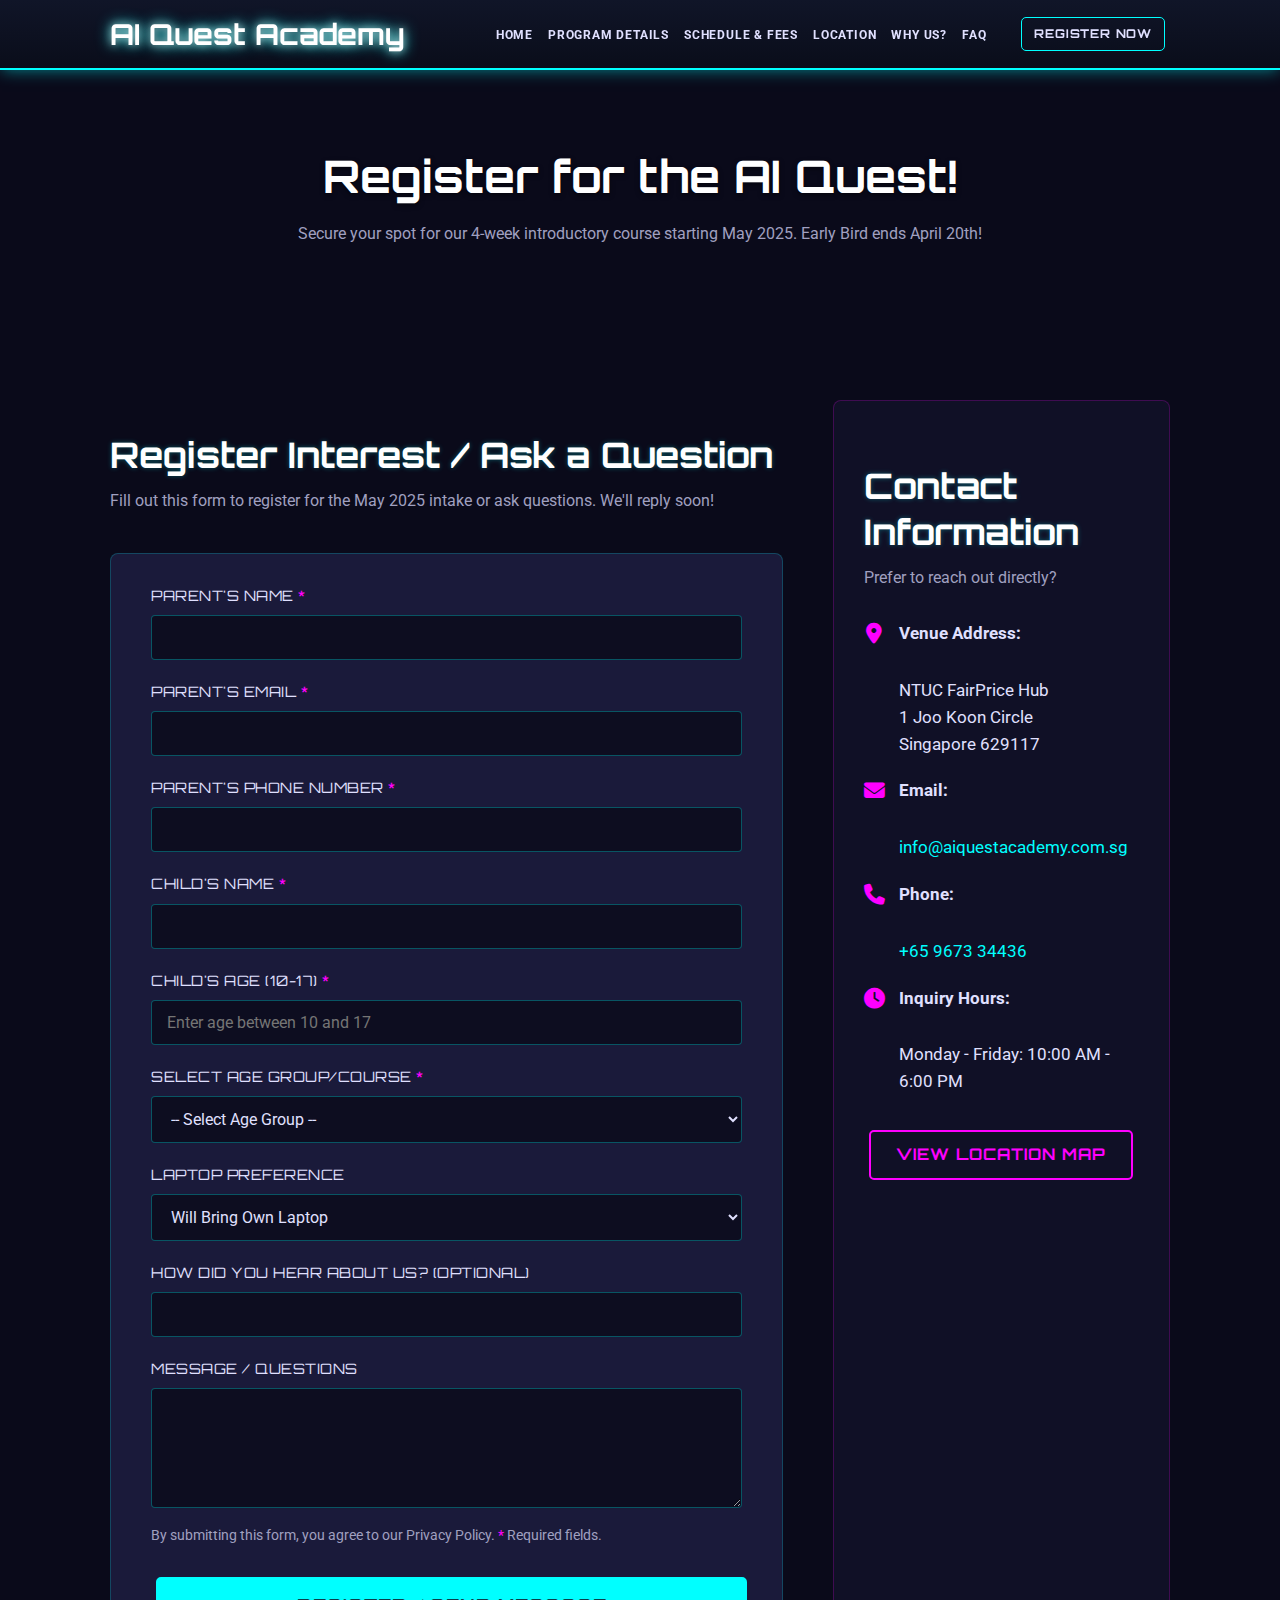
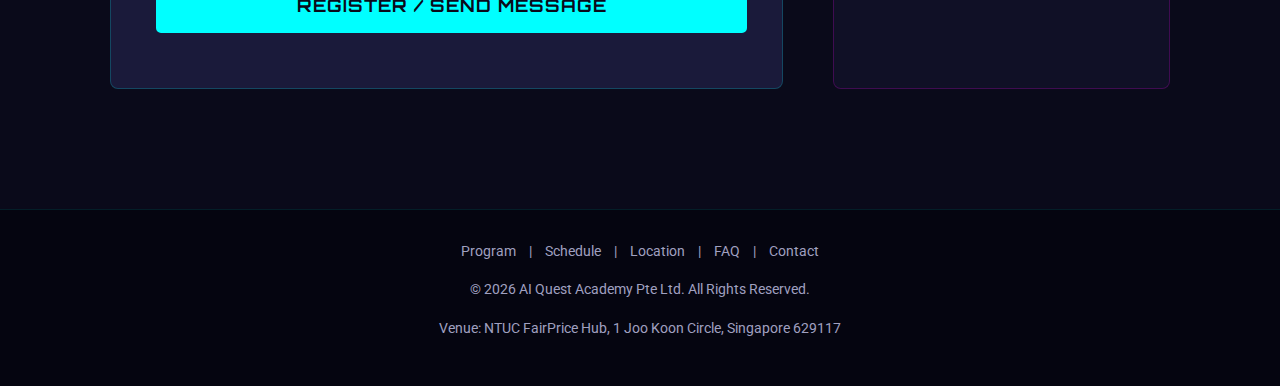
==== contact.html @ 3c38fe14 "Create contact.html" ====
<!DOCTYPE html>
<html lang="en">
<head>
    <meta charset="UTF-8">
    <meta name="viewport" content="width=device-width, initial-scale=1.0">
    <!-- **** UPDATE TITLE **** -->
    <title>Register / Contact | AI Quest Academy Singapore</title>
     <!-- Google Fonts -->
    <link rel="preconnect" href="https://fonts.googleapis.com">
    <link rel="preconnect" href="https://fonts.gstatic.com" crossorigin>
    <link href="https://fonts.googleapis.com/css2?family=Orbitron:wght@400..900&family=Roboto:wght@300;400;700&display=swap" rel="stylesheet">
    <!-- Font Awesome (for icons - optional but useful) -->
    <link rel="stylesheet" href="https://cdnjs.cloudflare.com/ajax/libs/font-awesome/6.5.1/css/all.min.css">
    <!-- Link to your CSS -->
    <link rel="stylesheet" href="style.css">
</head>
<body>
    <header class="site-header">
        <div class="container header-container">
             <!-- **** UPDATE LOGO TEXT **** -->
            <a href="index.html" class="logo">AI Quest Academy</a>
            <nav class="main-nav">
                 <button class="menu-toggle" aria-label="Toggle navigation" aria-expanded="false">
                     <i class="fas fa-bars"></i>
                 </button>
                 <ul class="nav-links">
                     <li><a href="index.html">Home</a></li>
                     <li><a href="program.html">Program Details</a></li>
                     <li><a href="schedule.html">Schedule & Fees</a></li>
                     <li><a href="location.html">Location</a></li>
                     <li><a href="why-us.html">Why Us?</a></li>
                     <li><a href="faq.html">FAQ</a></li>
                     <li><a href="contact.html" class="btn btn-primary">Register Now</a></li>
                 </ul>
             </nav>
        </div>
    </header>

<main>
    <section class="page-header-section" style="background: linear-gradient(rgba(10, 10, 26, 0.8), rgba(10, 10, 26, 0.9)), url('images/placeholder-contact-header.jpg') no-repeat center center/cover; min-height: 30vh; display: flex; align-items: center;">
        <div class="container text-center">
             <!-- **** UPDATE HEADER **** -->
            <h1>Register for the AI Quest!</h1>
            <p>Secure your spot for our 4-week introductory course starting May 2025. Early Bird ends April 20th!</p>
        </div>
    </section>

    <section class="contact-section">
        <div class="container">
            <div class="contact-flex">
                <!-- Form Section -->
                <div class="contact-form-container">
                     <!-- **** UPDATE HEADING/TEXT **** -->
                    <h2>Register Interest / Ask a Question</h2>
                    <p>Fill out this form to register for the May 2025 intake or ask questions. We'll reply soon!</p>
                    <!-- **** REMEMBER to set the form action endpoint **** -->
                    <form id="register-form" method="POST" netlify>
                        <div class="form-group">
                            <label for="parent-name">Parent's Name <span class="required">*</span></label>
                            <input type="text" id="parent-name" name="parent_name" required>
                        </div>
                        <div class="form-group">
                            <label for="parent-email">Parent's Email <span class="required">*</span></label>
                            <input type="email" id="parent-email" name="parent_email" required>
                        </div>
                        <div class="form-group">
                            <label for="parent-phone">Parent's Phone Number <span class="required">*</span></label>
                            <input type="tel" id="parent-phone" name="parent_phone" required>
                        </div>
                         <div class="form-group">
                            <label for="child-name">Child's Name <span class="required">*</span></label>
                            <input type="text" id="child-name" name="child_name" required>
                        </div>
                         <div class="form-group">
                             <!-- **** UPDATE LABEL **** -->
                            <label for="child-age">Child's Age (10-17) <span class="required">*</span></label>
                            <input type="number" id="child-age" name="child_age" min="10" max="17" required placeholder="Enter age between 10 and 17">
                        </div>
                         <div class="form-group">
                             <!-- **** UPDATE LABEL & OPTIONS **** -->
                            <label for="age-group">Select Age Group/Course <span class="required">*</span></label>
                            <select id="age-group" name="age_group" required>
                                <option value="" disabled selected>-- Select Age Group --</option>
                                <option value="10-13">10-13 Years (Innovators - Intro)</option>
                                <option value="14-17">14-17 Years (Pioneers - Intro)</option>
                            </select>
                        </div>
                        <!-- Optional: Add preferred schedule slot if multiple options exist -->
                        <!--
                         <div class="form-group">
                            <label for="schedule-pref">Preferred Schedule Slot (See Schedule Page)</label>
                            <select id="schedule-pref" name="schedule_preference">
                                <option value="" disabled selected>-- Optional: Select Preferred Slot --</option>
                                <option value="Wed 4:30PM (10-13)">Wed 4:30PM (10-13)</option>
                                <option value="Thu 5:00PM (14-17)">Thu 5:00PM (14-17)</option>
                                <option value="Sat 10:00AM (10-13)">Sat 10:00AM (10-13)</option>
                                <option value="Sat 1:00PM (14-17)">Sat 1:00PM (14-17)</option>
                            </select>
                         </div>
                         -->
                         <div class="form-group">
                             <label for="laptop-preference">Laptop Preference</label>
                             <select id="laptop-preference" name="laptop_preference">
                                 <option value="Bring Own">Will Bring Own Laptop</option>
                                 <option value="Share Provided">Prefer to Share Provided Laptop</option>
                             </select>
                         </div>
                        <div class="form-group">
                            <label for="referral">How Did You Hear About Us? (Optional)</label>
                            <input type="text" id="referral" name="referral">
                        </div>
                         <div class="form-group">
                            <label for="message">Message / Questions</label>
                            <textarea id="message" name="message" rows="4"></textarea>
                        </div>
                        <div class="form-group privacy-notice">
                             <small>By submitting this form, you agree to our Privacy Policy. <span class="required">*</span> Required fields.</small>
                             <!-- Add link to Privacy Policy page later -->
                         </div>
                        <div class="form-group">
                            <!-- **** UPDATE BUTTON TEXT **** -->
                            <button type="submit" class="btn btn-accent btn-large">Register / Send Message</button>
                        </div>
                    </form>
                </div>

                <!-- Contact Info Section -->
                <div class="contact-info-container">
                    <h2>Contact Information</h2>
                    <p>Prefer to reach out directly?</p>
                    <ul class="contact-details">
                        <li>
                            <i class="fas fa-map-marker-alt icon-secondary"></i>
                            <div>
                                <strong>Venue Address:</strong><br>
                                NTUC FairPrice Hub<br>
                                1 Joo Koon Circle<br>
                                Singapore 629117
                            </div>
                        </li>
                        <li>
                            <i class="fas fa-envelope icon-secondary"></i>
                             <div>
                                <strong>Email:</strong><br>
                                 <!-- **** UPDATE EMAIL **** -->
                                <a href="mailto:info@aiquestacademy.com.sg">info@aiquestacademy.com.sg</a>
                            </div>
                        </li>
                        <li>
                            <i class="fas fa-phone icon-secondary"></i>
                             <div>
                                <strong>Phone:</strong><br>
                                 <!-- **** UPDATE PHONE **** -->
                                <a href="tel:+6596734436">+65 9673 34436</a> <!-- Replace with your phone -->
                            </div>
                        </li>
                         <li>
                            <i class="fas fa-clock icon-secondary"></i>
                             <div>
                                <strong>Inquiry Hours:</strong><br>
                                Monday - Friday: 10:00 AM - 6:00 PM
                            </div>
                        </li>
                    </ul>
                    <div class="contact-map-link">
                         <a href="location.html" class="btn btn-secondary">View Location Map</a>
                    </div>
                </div>
            </div>
        </div>
    </section>
</main>

    <footer class="site-footer">
        <div class="container footer-content">
            <div class="footer-links">
                 <a href="program.html">Program</a> |
                 <a href="schedule.html">Schedule</a> |
                 <a href="location.html">Location</a> |
                 <a href="faq.html">FAQ</a> |
                 <a href="contact.html">Contact</a>
             </div>
             <div class="footer-social"></div>
             <!-- **** UPDATE COMPANY NAME **** -->
             <p>© <span id="current-year"></span> AI Quest Academy Pte Ltd. All Rights Reserved.</p>
             <p>Venue: NTUC FairPrice Hub, 1 Joo Koon Circle, Singapore 629117</p>
        </div>
    </footer>

    <!-- Link to your JavaScript -->
    <script src="script.js"></script>
    <!-- Add relevant CSS from previous response -->
     <style>
        .contact-flex { display: grid; grid-template-columns: 1fr; gap: 50px; }
         @media (min-width: 992px) {
             .contact-flex { grid-template-columns: 2fr 1fr; } /* Form takes more space */
         }

        .contact-form-container h2, .contact-info-container h2 { margin-bottom: 10px; }
        .contact-form-container p, .contact-info-container p { margin-bottom: 30px; color: var(--muted-color); }

        /* Form styles already added in previous CSS snippet */
        .required { color: var(--secondary-accent); }
        .privacy-notice small { font-size: 0.85rem; color: var(--muted-color); display: block; margin-top: -10px; }

        .contact-info-container { background-color: rgba(26, 26, 58, 0.4); padding: 30px; border-radius: 8px; border: 1px solid rgba(255, 0, 255, 0.2); }
        .contact-details { list-style: none; padding: 0; margin-top: 20px; }
        .contact-details li { display: flex; align-items: flex-start; /* Align icon top */ gap: 15px; margin-bottom: 20px; font-size: 1.05rem; }
        .contact-details i { color: var(--secondary-accent); font-size: 1.3rem; margin-top: 3px; width: 20px; text-align: center;}
        .contact-details a { color: var(--accent-neon); }
        .contact-details a:hover { color: var(--secondary-accent); }
        .contact-details strong { color: var(--text-color); display: block; margin-bottom: 3px; }
        .contact-map-link { margin-top: 30px; text-align: center; }
        @media (min-width: 992px) {
             .contact-map-link { text-align: left; }
        }
    </style>
</body>
</html>
---- style.css ----
/* --- Base Styles & Variables --- */
:root {
    --primary-bg: #0a0a1a; /* Deep blue/purple */
    --secondary-bg: #1a1a3a;
    --text-color: #e0e0ff; /* Light lavender/white */
    --heading-color: #ffffff;
    --accent-neon: #00ffff; /* Neon cyan */
    --secondary-accent: #ff00ff; /* Neon magenta */
    --muted-color: #a0a0c0;

    --font-heading: 'Orbitron', sans-serif;
    --font-body: 'Roboto', sans-serif;

    --container-width: 1100px;
    --header-height: 70px;
}

* {
    margin: 0;
    padding: 0;
    box-sizing: border-box;
}

html {
    scroll-behavior: smooth;
}

body {
    font-family: var(--font-body);
    background-color: var(--primary-bg);
    color: var(--text-color);
    line-height: 1.6;
    font-size: 16px; /* Base font size */
}

.container {
    max-width: var(--container-width);
    margin: 0 auto;
    padding: 0 20px;
}

h1, h2, h3, h4, h5, h6 {
    font-family: var(--font-heading);
    color: var(--heading-color);
    margin-bottom: 1rem;
    line-height: 1.3;
    text-shadow: 0 0 5px rgba(0, 255, 255, 0.3); /* Subtle neon glow */
}

h1 { font-size: 2.8rem; }
h2 { font-size: 2.2rem; margin-top: 2rem; }
h3 { font-size: 1.6rem; }

p {
    margin-bottom: 1rem;
    color: var(--muted-color); /* Slightly dimmer text for paragraphs */
}
p strong {
    color: var(--text-color); /* Make strong text brighter */
}

a {
    color: var(--accent-neon);
    text-decoration: none;
    transition: color 0.3s ease;
}

a:hover {
    color: var(--secondary-accent);
}

img {
    max-width: 100%;
    height: auto;
    display: block;
}

ul {
    list-style: none;
}

section {
    padding: 60px 0;
}

/* --- Buttons --- */
.btn {
    display: inline-block;
    padding: 10px 25px;
    border-radius: 5px;
    font-family: var(--font-heading);
    font-weight: bold;
    text-transform: uppercase;
    letter-spacing: 1px;
    border: 2px solid transparent;
    cursor: pointer;
    transition: all 0.3s ease;
    margin: 5px;
}

.btn-primary { /* For primary nav CTA */
    background-color: transparent;
    border-color: var(--accent-neon);
    color: var(--accent-neon);
}
.btn-primary:hover {
    background-color: var(--accent-neon);
    color: var(--primary-bg);
    box-shadow: 0 0 15px var(--accent-neon);
}

.btn-accent { /* Main page CTAs */
    background-color: var(--accent-neon);
    color: var(--primary-bg);
    border-color: var(--accent-neon);
}
.btn-accent:hover {
    background-color: transparent;
    color: var(--accent-neon);
    box-shadow: 0 0 15px var(--accent-neon);
}

.btn-secondary {
    background-color: transparent;
    border-color: var(--secondary-accent);
    color: var(--secondary-accent);
}
.btn-secondary:hover {
    background-color: var(--secondary-accent);
    color: var(--primary-bg);
    box-shadow: 0 0 15px var(--secondary-accent);
}

.btn-large {
    padding: 15px 40px;
    font-size: 1.1rem;
}


/* --- Header Enhancements --- */
.site-header {
    /* Darker, slightly metallic gradient background */
    background: linear-gradient(to bottom, #101528, #0a0d1a);
    position: sticky;
    top: 0;
    left: 0;
    width: 100%;
    z-index: 1000;
    height: var(--header-height); /* Keep height consistent */
    /* Optional subtle texture overlay */
    /* background-image: linear-gradient(to bottom, #101528, #0a0d1a), url('images/noise-texture.png'); */
    /* Subtle bottom border like a panel line */
    border-bottom: 2px solid var(--accent-neon);
    /* Glow effect for the border */
    box-shadow: 0 2px 15px -2px rgba(0, 255, 255, 0.5);
}

.header-container {
    display: flex;
    justify-content: space-between;
    align-items: center;
    height: 100%;
}

.logo {
    font-family: var(--font-heading);
    font-size: 1.8rem; /* Keep logo size */
    font-weight: bold;
    color: var(--heading-color);
    text-decoration: none;
    /* Add a subtle glow to the logo */
    text-shadow: 0 0 8px rgba(255, 255, 255, 0.7), 0 0 15px var(--accent-neon);
    transition: text-shadow 0.3s ease;
}
.logo:hover {
    color: var(--heading-color); /* Keep color on hover */
    text-shadow: 0 0 12px rgba(255, 255, 255, 0.9), 0 0 25px var(--accent-neon);
}


/* --- Navigation Menu Adjustments --- */
.main-nav .nav-links {
    display: flex;
    align-items: center;
}
.main-nav .nav-links li {
    margin-left: 15px; /* Reduced spacing */
}

.main-nav .nav-links a {
    color: var(--text-color);
    padding: 5px 0;
    position: relative;
    text-transform: uppercase;
    /* **** REDUCED FONT SIZE **** */
    font-size: 0.75rem; /* Smaller font size to prevent wrapping */
    letter-spacing: 0.8px; /* Add slight letter spacing */
    font-weight: bold; /* Make it slightly bolder */
    white-space: nowrap; /* Prevent wrapping explicitly */
    transition: color 0.3s ease, text-shadow 0.3s ease;
}

/* Enhanced Hover/Active Effect */
.main-nav .nav-links a::after {
    content: '';
    position: absolute;
    bottom: -5px; /* Move underline slightly down */
    left: 0;
    width: 0;
    height: 2px;
    background-color: var(--accent-neon);
    transition: width 0.3s ease;
    /* Add a glow to the underline */
    box-shadow: 0 0 8px var(--accent-neon);
}
.main-nav .nav-links a:hover::after,
.main-nav .nav-links a.active::after {
    width: 100%;
}
.main-nav .nav-links a:hover {
    color: var(--accent-neon); /* Brighten text on hover */
    text-shadow: 0 0 5px var(--accent-neon); /* Add text glow on hover */
}

/* Adjust "Register Now" Button in Nav */
.main-nav .nav-links .btn {
    margin-left: 20px; /* Ensure enough space */
    padding: 6px 12px; /* Slightly smaller padding */
    font-size: 0.75rem; /* Match link font size */
    border-width: 1.5px; /* Slightly thinner border */
    letter-spacing: 0.8px;
    white-space: nowrap; /* Prevent wrapping */
}

.menu-toggle { /* Mobile Menu Button */
    display: none; /* Hidden by default */
    background: none;
    border: none;
    color: var(--heading-color);
    font-size: 1.8rem;
    cursor: pointer;
}

/* --- Hero Section - Spaceship Theme --- */
.hero-section {
    height: calc(100vh - var(--header-height));
    display: flex;
    align-items: center;
    justify-content: center;
    text-align: center;
    /* **** REPLACE Background with Space Theme **** */
    background: url('images/space-background.jpg') no-repeat center center/cover; /* <<-- GET A HIGH-RES SPACE IMAGE */
    position: relative;
    overflow: hidden;
    border-bottom: 3px solid var(--accent-neon); /* Thicker border below hero */
    box-shadow: 0 5px 20px -3px rgba(0, 255, 255, 0.4);
}

/* HUD Overlay Effect using pseudo-elements */
.hero-section::before {
    content: '';
    position: absolute;
    top: 15px;
    left: 15px;
    right: 15px;
    bottom: 15px;
    /* Thin border lines like a viewscreen */
    border: 1.5px solid rgba(0, 255, 255, 0.4); /* Accent color, semi-transparent */
    pointer-events: none; /* Allows clicking through */
    z-index: 1;
    opacity: 0.7; /* Make it slightly subtle */
    border-radius: 3px; /* Slight rounding */
}

.hero-content {
    position: relative; /* Ensure content is above pseudo-elements */
    z-index: 2;
    /* Add a subtle background to content for readability */
    background-color: rgba(10, 13, 26, 0.65); /* Semi-transparent dark blue */
    padding: 30px 40px;
    border-radius: 5px;
    /* Optional: Add border similar to HUD */
    border: 1px solid rgba(0, 255, 255, 0.3);
    box-shadow: 0 0 25px rgba(10, 13, 26, 0.5);
}

.hero-content h1 {
    font-size: 3.2rem; /* Adjust if needed */
    margin-bottom: 1rem;
    /* Enhance glow */
    text-shadow: 0 0 10px var(--accent-neon), 0 0 20px var(--accent-neon), 0 0 5px #fff;
}
.hero-content p {
    font-size: 1.1rem; /* Adjust if needed */
    max-width: 700px;
    margin: 0 auto 2rem auto;
    color: var(--text-color);
}

/* --- Overview Section --- */
.overview-section {
    background-color: var(--secondary-bg);
    text-align: center;
}
.overview-grid {
    display: grid;
    grid-template-columns: repeat(auto-fit, minmax(200px, 1fr));
    gap: 30px;
    margin-top: 40px;
    margin-bottom: 40px;
}
.overview-item {
    background-color: rgba(10, 10, 26, 0.6); /* Slightly darker boxes */
    padding: 30px 20px;
    border-radius: 8px;
    border: 1px solid rgba(0, 255, 255, 0.2);
    transition: transform 0.3s ease, box-shadow 0.3s ease;
}
.overview-item:hover {
    transform: translateY(-5px);
    box-shadow: 0 5px 20px rgba(0, 255, 255, 0.3);
}
.overview-item i {
    font-size: 2.5rem;
    margin-bottom: 15px;
}
.icon-accent { color: var(--accent-neon); }
.icon-secondary { color: var(--secondary-accent); }

.overview-item h3 {
    font-size: 1.3rem;
    margin-bottom: 10px;
    color: var(--accent-neon);
}

/* --- Location Highlight --- */
.location-highlight-section {
    background-color: var(--primary-bg);
}
.location-flex {
    display: flex;
    align-items: center;
    gap: 40px;
}
.location-text {
    flex: 1;
}
.location-image {
    flex: 1;
    border-radius: 8px;
    overflow: hidden;
    border: 2px solid var(--secondary-accent);
    box-shadow: 0 0 15px rgba(255, 0, 255, 0.3);
}
.location-image img {
    border-radius: 6px; /* Inner radius */
}


/* Styles for the new layout in Why Us section */
.why-us-flex-row {
    display: flex;
    flex-wrap: wrap; /* Allow wrapping on smaller screens */
    align-items: center;
    gap: 40px;
    margin-bottom: 40px;
    background-color: rgba(10, 10, 26, 0.4); /* Optional background */
    padding: 20px; /* Optional padding */
    border-radius: 8px; /* Optional rounding */
}

.why-us-image-container {
    flex: 1 1 400px; /* Allows image container to grow/shrink, base width 400px */
    max-width: 500px; /* Max width for the image */
    margin: 0 auto; /* Center image container if it wraps */
}

.why-us-feature-image {
    border-radius: 8px; /* Rounded corners for the image */
    border: 1px solid var(--secondary-accent); /* Optional border */
    box-shadow: 0 0 10px rgba(255, 0, 255, 0.3); /* Optional glow */
}

.why-us-feature-text {
    flex: 1 1 300px; /* Allows text container to grow/shrink */
}
.why-us-feature-text i { /* Style icon if needed */
     font-size: 2.5rem;
     margin-bottom: 15px;
     display: block; /* Make icon block for centering */
     text-align: center; /* Center icon */
 }
@media (min-width: 768px) {
    .why-us-feature-text i {
        text-align: left; /* Align left on larger screens */
    }
}


.why-us-grid-condensed {
    display: grid;
    grid-template-columns: repeat(auto-fit, minmax(250px, 1fr));
    gap: 30px;
    margin-top: 40px; /* Space between image row and grid */
}
/* Keep existing .why-us-item styles */

/* --- Why Us Intro Section --- */
.why-us-intro-section {
     background-color: var(--secondary-bg);
     text-align: center;
}
.why-us-grid {
    display: grid;
    grid-template-columns: repeat(auto-fit, minmax(250px, 1fr));
    gap: 30px;
    margin-top: 40px;
    margin-bottom: 40px;
}
.why-us-item {
    /* Similar styling to overview-item but maybe use secondary accent */
    background-color: rgba(10, 10, 26, 0.6);
    padding: 30px 20px;
    border-radius: 8px;
    border: 1px solid rgba(255, 0, 255, 0.2);
     transition: transform 0.3s ease, box-shadow 0.3s ease;
}
.why-us-item:hover {
    transform: translateY(-5px);
    box-shadow: 0 5px 20px rgba(255, 0, 255, 0.3);
}
.why-us-item i {
    font-size: 2.5rem;
    margin-bottom: 15px;
}
.why-us-item h3 {
    font-size: 1.3rem;
    margin-bottom: 10px;
    color: var(--secondary-accent);
}


/* --- CTA Section --- */
.cta-section {
    background: linear-gradient(rgba(26, 26, 58, 0.8), rgba(10, 10, 26, 0.9)), url('images/placeholder-cta-bg.jpg') no-repeat center center/cover; /* Different BG */
    text-align: center;
    color: #fff;
}
.cta-section h2 {
    text-shadow: 0 0 10px var(--secondary-accent);
}
.cta-section p {
    color: var(--text-color);
    max-width: 600px;
    margin: 0 auto 30px auto;
}


/* --- Footer --- */
.site-footer {
    background-color: #050510; /* Even darker footer */
    color: var(--muted-color);
    padding: 30px 0;
    text-align: center;
    font-size: 0.9rem;
    margin-top: 60px; /* Space before footer */
    border-top: 1px solid rgba(0, 255, 255, 0.1);
}

.footer-links {
    margin-bottom: 15px;
}
.footer-links a {
    color: var(--muted-color);
    margin: 0 10px;
}
.footer-links a:hover {
    color: var(--accent-neon);
}
.footer-social {
    margin-bottom: 15px;
}
.footer-social a {
    color: var(--muted-color);
    font-size: 1.5rem;
    margin: 0 8px;
}
.footer-social a:hover {
     color: var(--secondary-accent);
}

/* --- Contact Form Styling (Used on contact.html) --- */
.contact-section {
    padding: 60px 0;
}
#register-form {
    max-width: 700px;
    margin: 40px auto 0 auto;
    background-color: var(--secondary-bg);
    padding: 30px 40px;
    border-radius: 8px;
    border: 1px solid rgba(0, 255, 255, 0.2);
}
.form-group {
    margin-bottom: 20px;
}
.form-group label {
    display: block;
    margin-bottom: 8px;
    font-family: var(--font-heading);
    color: var(--text-color);
    font-size: 0.9rem;
    text-transform: uppercase;
    letter-spacing: 0.5px;
}
.form-group input[type="text"],
.form-group input[type="email"],
.form-group input[type="tel"],
.form-group input[type="number"], /* Added number type */
.form-group select,
.form-group textarea {
    width: 100%;
    padding: 12px 15px;
    background-color: rgba(10, 10, 26, 0.8);
    border: 1px solid rgba(0, 255, 255, 0.3);
    border-radius: 4px;
    color: var(--text-color);
    font-family: var(--font-body);
    font-size: 1rem;
}
.form-group input:focus,
.form-group select:focus,
.form-group textarea:focus {
    outline: none;
    border-color: var(--accent-neon);
    box-shadow: 0 0 10px rgba(0, 255, 255, 0.4);
}
.form-group textarea {
    min-height: 120px;
    resize: vertical;
}
.form-group button[type="submit"] {
    /* Use button styles defined earlier */
    width: 100%;
    padding: 15px; /* Larger submit button */
    margin-top: 10px;
}
/* Form specific styles used on contact.html */
.required { color: var(--secondary-accent); }
.privacy-notice small { font-size: 0.85rem; color: var(--muted-color); display: block; margin-top: -10px; }

/* --- Other Page Specific Styles (Add styles for program, schedule, etc. here or keep in HTML) --- */
/* Styles for .page-header-section, .age-group, .schedule-table, .fee-box, .location-grid, .feature-block, .faq-item etc. should be placed here */
/* Example: */
.page-header-section {
    background-size: cover;
    background-position: center center;
    min-height: 30vh;
    display: flex;
    align-items: center;
    text-align: center;
    color: #fff;
}
.page-header-section h1 {
    text-shadow: 0 2px 5px rgba(0,0,0,0.5);
}


/* --- Responsive Design --- */
@media (max-width: 992px) {
    .container {
        max-width: 90%;
    }
    .location-flex {
        flex-direction: column;
    }
    .location-image {
        margin-top: 30px;
    }
     /* Adjust nav link size for medium screens if needed */
     /* .main-nav .nav-links a { font-size: 0.7rem; } */
     /* .main-nav .nav-links .btn { font-size: 0.7rem; } */
}

@media (max-width: 768px) {
    h1 { font-size: 2.2rem; }
    h2 { font-size: 1.8rem; }
    .hero-content h1 { font-size: 2.5rem; }

    .menu-toggle {
        display: block; /* Show hamburger */
        z-index: 1001; /* Above nav links */
    }
    .main-nav .nav-links {
        display: none; /* Hide links by default */
        flex-direction: column;
        position: absolute;
        top: var(--header-height);
        left: 0;
        width: 100%;
        /* Mobile menu background matches header */
        background-color: #0a0d1a;
        padding: 20px 0;
        border-bottom: 1px solid var(--accent-neon);
    }
    .main-nav .nav-links.active {
        display: flex; /* Show when active */
    }
    .main-nav .nav-links li {
        margin: 10px 0;
        text-align: center;
        width: 100%;
    }
     /* Ensure mobile links are readable */
     .main-nav .nav-links a {
         font-size: 0.9rem;
         white-space: normal; /* Allow wrapping on mobile menu if needed */
     }
     .main-nav .nav-links .btn {
         margin: 15px auto 0 auto; /* Center button */
         display: block;
         width: fit-content;
         font-size: 0.9rem; /* Keep mobile button readable */
         padding: 8px 15px;
         white-space: normal;
     }

    .overview-grid, .why-us-grid {
        grid-template-columns: 1fr; /* Stack items */
    }

    .feature-block, .feature-block.reverse {
        flex-direction: column;
        text-align: center;
    }
    .feature-icon { margin-bottom: 15px; }
}
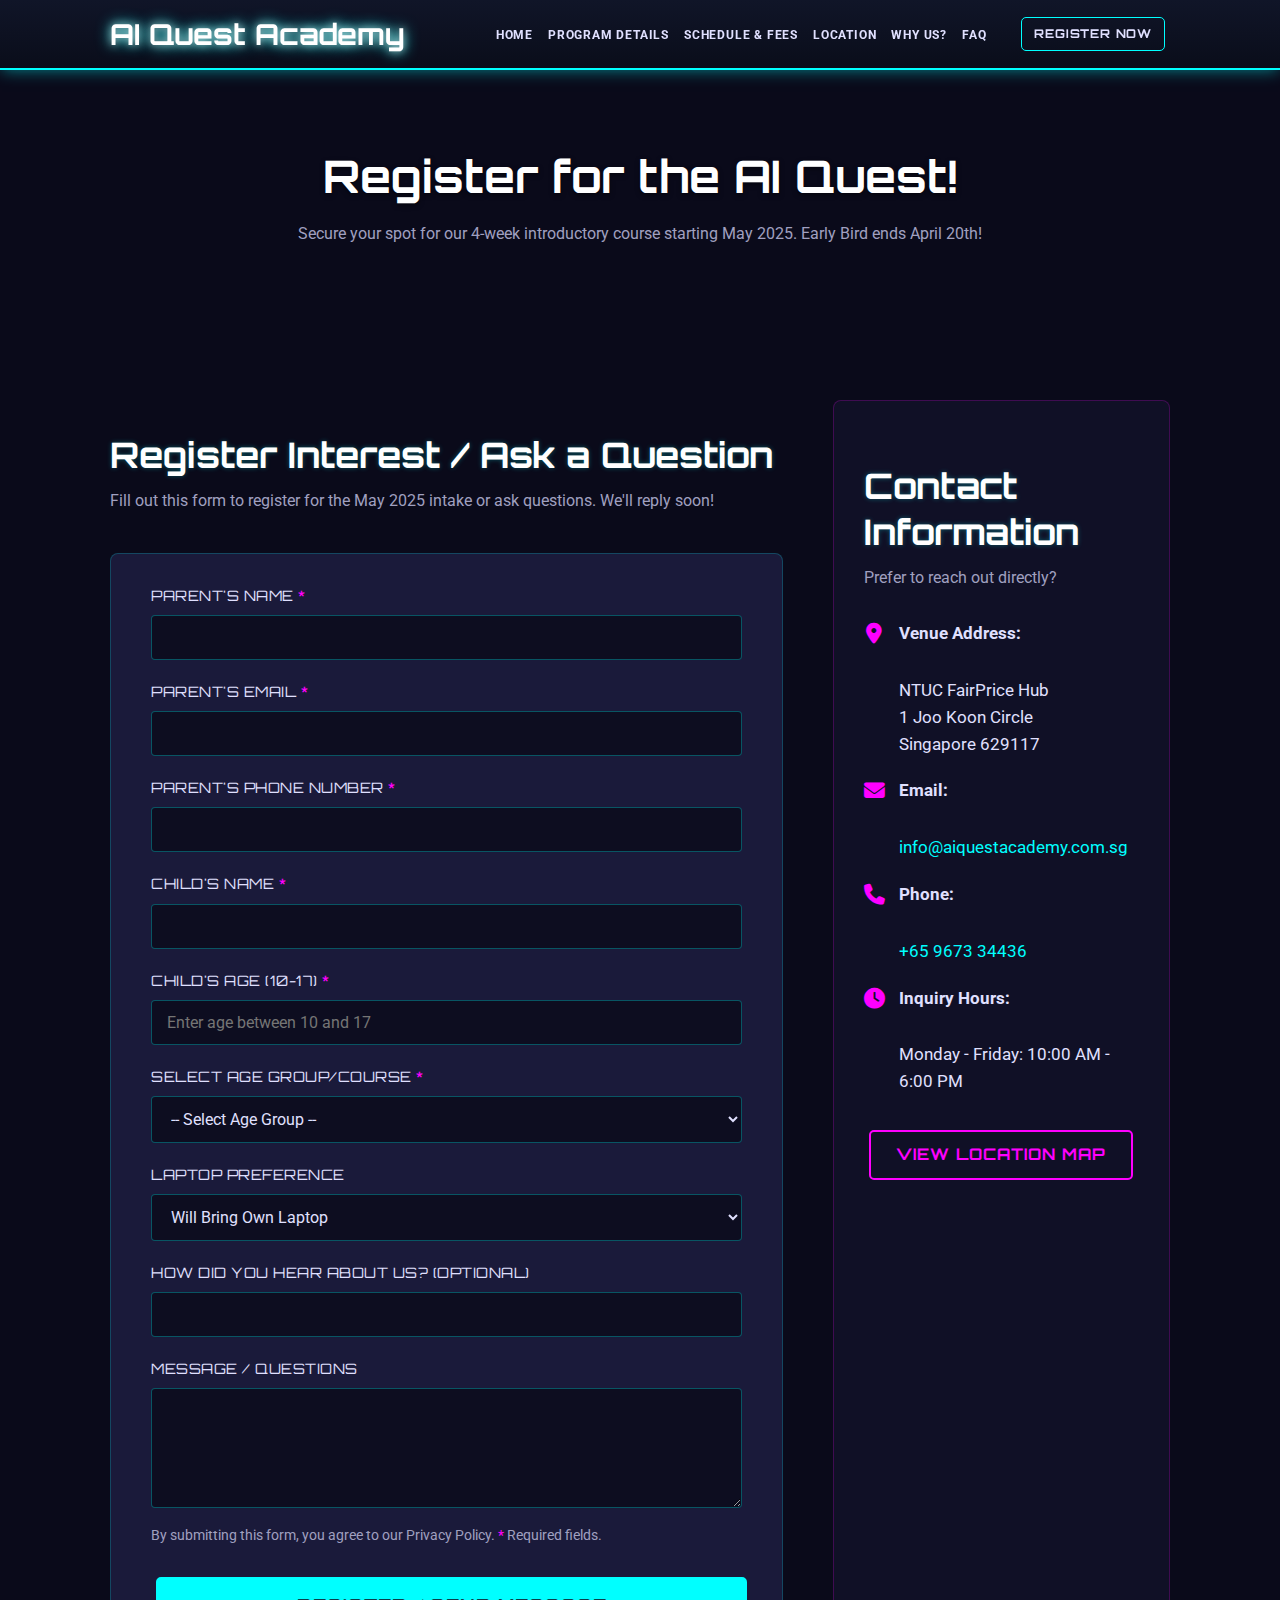
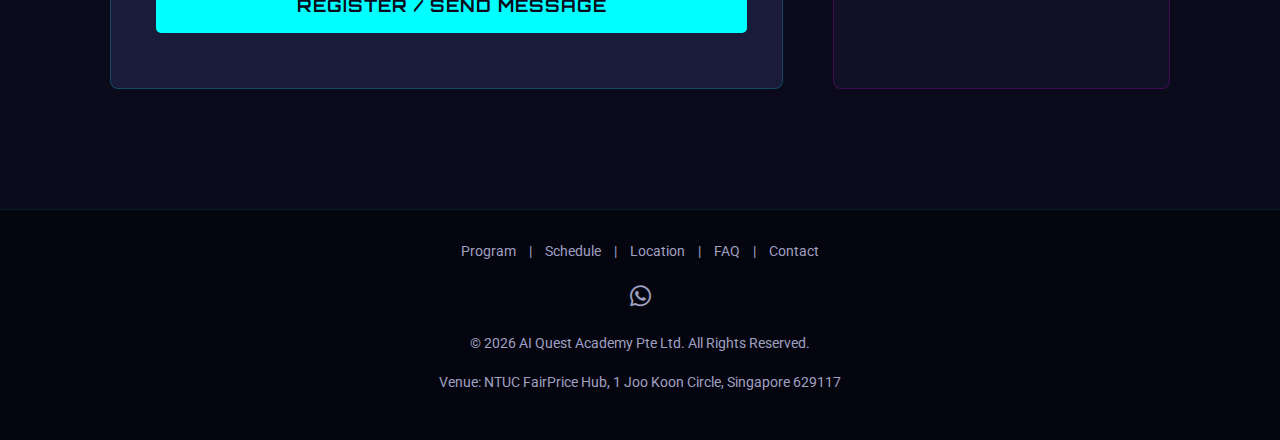
==== commit 911db5ac: "Update contact.html" ====
--- a/contact.html
+++ b/contact.html
@@ -54,7 +54,7 @@
                     <h2>Register Interest / Ask a Question</h2>
                     <p>Fill out this form to register for the May 2025 intake or ask questions. We'll reply soon!</p>
                     <!-- **** REMEMBER to set the form action endpoint **** -->
-                    <form id="register-form" method="POST" netlify>
+                    <form id="register-form" method="POST" action="/thank-you" netlify>
                         <div class="form-group">
                             <label for="parent-name">Parent's Name <span class="required">*</span></label>
                             <input type="text" id="parent-name" name="parent_name" required>
@@ -180,12 +180,26 @@
                  <a href="faq.html">FAQ</a> |
                  <a href="contact.html">Contact</a>
              </div>
-             <div class="footer-social"></div>
-             <!-- **** UPDATE COMPANY NAME **** -->
+
+             <!-- **** WHATSAPP ICON ADDED HERE **** -->
+             <div class="footer-social">
+                 <a href="https://wa.me/6596734436" target="_blank" rel="noopener noreferrer" title="Chat with us on WhatsApp">
+                     <i class="fab fa-whatsapp"></i> <!-- Font Awesome WhatsApp Icon -->
+                 </a>
+                 <!-- Add other social icons here if needed later -->
+                 <!-- Example: <a href="#" target="_blank" rel="noopener noreferrer" title="Follow us on Facebook"><i class="fab fa-facebook-f"></i></a> -->
+             </div>
+             <!-- **** END WHATSAPP ICON SECTION **** -->
+
              <p>© <span id="current-year"></span> AI Quest Academy Pte Ltd. All Rights Reserved.</p>
              <p>Venue: NTUC FairPrice Hub, 1 Joo Koon Circle, Singapore 629117</p>
         </div>
     </footer>
+
+    <!-- Link to your JavaScript -->
+    <script src="script.js"></script>
+</body>
+</html>
 
     <!-- Link to your JavaScript -->
     <script src="script.js"></script>
